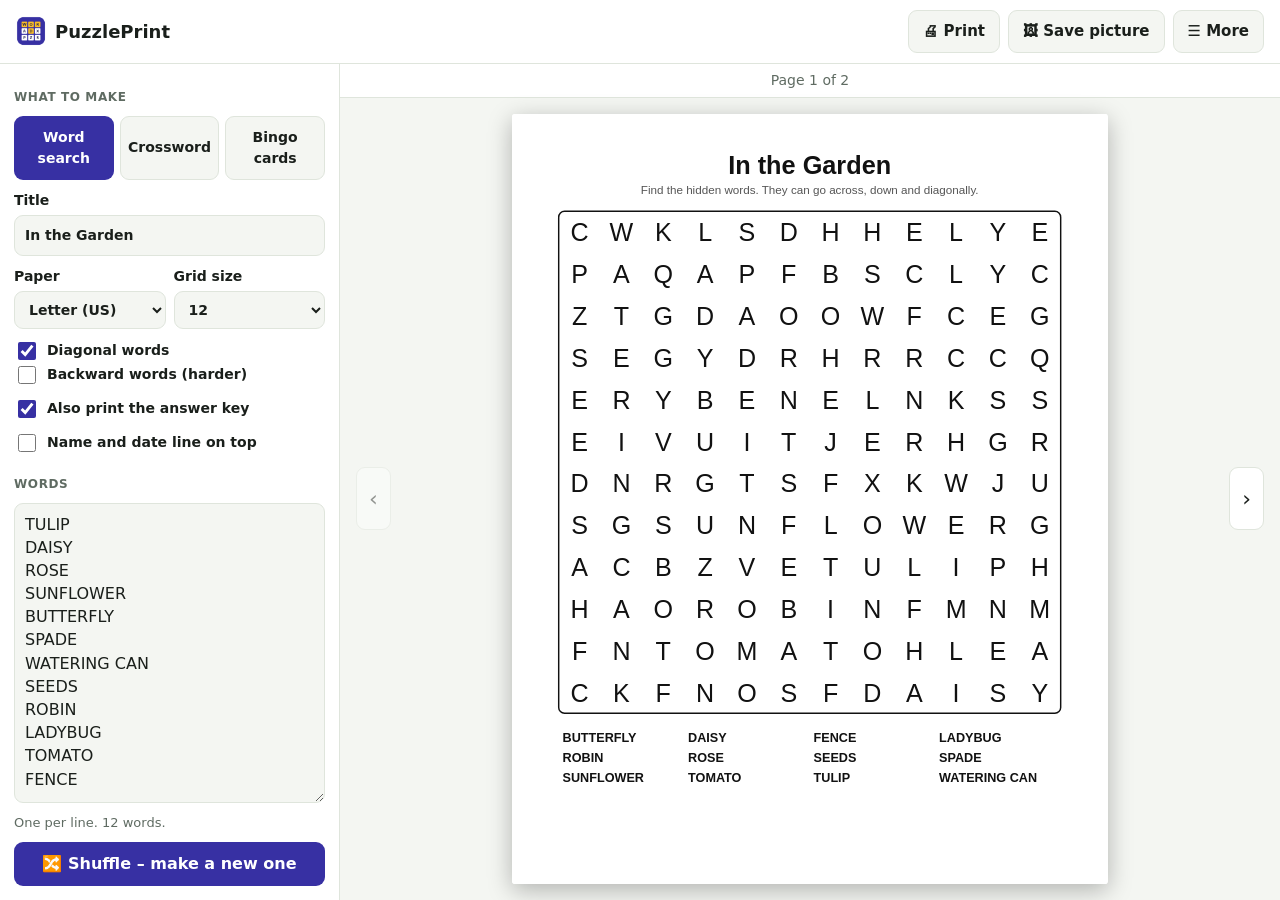
==== index.html @ c36bdb59 "PuzzlePrint 1.0" ====
<!doctype html>
<html lang="en">
<head>
  <meta charset="utf-8">
  <meta name="viewport" content="width=device-width, initial-scale=1">
  <title>PuzzlePrint – Word Search &amp; Crossword Maker</title>
  <meta name="description" content="Make and print your own word search puzzles, crosswords and bingo cards from any word list. Simple, private and offline.">
  <meta name="theme-color" content="#3730a3">
  <link rel="manifest" href="manifest.json">
  <link rel="icon" href="icon-192.png">
  <link rel="stylesheet" href="style.css">
  <style id="pageRule"></style>
</head>
<body>
  <header class="topbar">
    <div class="brand"><img src="icon-192.png" alt="" width="30" height="30"><span>PuzzlePrint</span></div>
    <span class="tree-title"></span>
    <div class="top-btns">
      <button id="printBtn" class="tb">🖨 Print</button>
      <button id="imgBtn" class="tb">🖼 Save picture</button>
      <button id="moreBtn" class="tb">☰ More</button>
      <button id="proBtn" class="pro-btn" hidden>★ Get Pro</button>
    </div>
    <div id="menu" class="menu" hidden>
      <button id="sampleBtn">Load a sample word list</button>
      <button id="openBtn">Open a word list file (.txt)…</button>
      <button id="clearBtn" class="danger">Clear the word list…</button>
      <a href="mailto:thequan03072002@gmail.com?subject=PuzzlePrint%20feedback">✉ Feedback &amp; support</a>
      <a href="https://apps.microsoft.com/detail/9NRR32J91340" target="_blank" rel="noopener">More apps: Kinleaf family tree maker</a>
      <a href="https://apps.microsoft.com/detail/9MWSF3JMP1GJ" target="_blank" rel="noopener">More apps: PrintCal photo calendar maker</a>
    </div>
    <input id="fileIn" type="file" accept=".txt,text/plain" hidden>
  </header>

  <main class="layout">
    <aside class="left">
      <h2>What to make</h2>
      <div class="seg3" id="types">
        <button data-t="ws">Word search</button>
        <button data-t="cw">Crossword</button>
        <button data-t="bingo">Bingo cards</button>
      </div>
      <label class="field">Title<input id="title" type="text" maxlength="60"></label>
      <div class="two">
        <label class="field">Paper<select id="paper"><option value="letter">Letter (US)</option><option value="a4">A4</option></select></label>
        <label class="field" id="sizeF">Grid size<select id="size"><option>10</option><option>12</option><option>15</option><option>18</option><option>20</option></select></label>
        <label class="field" id="cardsF">How many cards<select id="cards"><option>1</option><option>2</option><option>4</option><option>8</option><option>12</option><option>20</option><option>30</option><option>50</option></select></label>
        <label class="field" id="perF">Cards per page<select id="per"><option>1</option><option>2</option><option>4</option></select></label>
      </div>
      <div id="wsOpts">
        <label class="check"><input id="diag" type="checkbox"> Diagonal words</label>
        <label class="check"><input id="back" type="checkbox"> Backward words (harder)</label>
      </div>
      <label class="check" id="freeF"><input id="freeSq" type="checkbox"> Free square in the middle</label>
      <label class="check" id="keyF"><input id="key" type="checkbox"> Also print the answer key</label>
      <label class="check"><input id="nameLine" type="checkbox"> Name and date line on top</label>

      <h2 id="wordsHead">Words</h2>
      <textarea id="words" spellcheck="false"></textarea>
      <p id="hint" class="hint"></p>
      <p id="warn" class="warn" hidden></p>
      <button id="shuffle" class="primary">🔀 Shuffle – make a new one</button>
    </aside>

    <section class="stage">
      <div id="pager" class="pager"></div>
      <div class="preview">
        <button id="prev" class="nav" title="Previous page">‹</button>
        <div id="page" style="height:100%;display:flex;align-items:center;justify-content:center;min-width:0;flex:1"></div>
        <button id="next" class="nav" title="Next page">›</button>
      </div>
    </section>
  </main>

  <dialog id="proDialog" class="dlg">
    <h2>PuzzlePrint Pro</h2>
    <p class="muted">One-time purchase. Yours forever on this Microsoft account.</p>
    <ul class="pro-list">
      <li><strong>Big puzzles</strong> – up to 40 words <span class="muted">(Free: 12 in a word search, 8 in a crossword)</span></li>
      <li><strong>Up to 50 bingo cards</strong> at once <span class="muted">(Free: 4)</span></li>
      <li><strong>Large 18 and 20 letter grids</strong></li>
    </ul>
    <p id="proMsg" class="pro-msg" hidden></p>
    <div class="row-btns">
      <button id="buyBtn" class="primary">Unlock Pro</button>
      <button id="restoreBtn" class="ghost">Restore purchase</button>
      <button id="closePro" class="ghost">Not now</button>
    </div>
  </dialog>

  <div id="toast" class="toast" hidden></div>
  <div id="printArea"></div>
  <script src="app.js"></script>
</body>
</html>
---- style.css ----
:root {
  --bg: #f4f6f2; --card: #ffffff; --text: #1a1f1b; --muted: #5f6b62;
  --line: #dfe5dc; --accent: #3730a3; --accent-2: #e6e8fd; --on-accent: #ffffff; --danger: #b42318;
  color-scheme: light dark;
}
@media (prefers-color-scheme: dark) {
  :root { --bg: #121613; --card: #1b211c; --text: #e9efe9; --muted: #9aa79d;
    --line: #2c362e; --accent: #a5b4fc; --accent-2: #23265a; --on-accent: #0e1033; --danger: #f97066; }
}
* { box-sizing: border-box; }
html, body { height: 100%; }
body { margin: 0; font: 16px/1.5 "Segoe UI", system-ui, sans-serif; background: var(--bg); color: var(--text); display: flex; flex-direction: column; }
[hidden] { display: none !important; }
.topbar { position: relative; display: flex; align-items: center; gap: 14px; padding: 10px 16px; border-bottom: 1px solid var(--line); background: var(--card); }
.brand { display: flex; align-items: center; gap: 9px; font-weight: 700; font-size: 18px; }
.brand img { border-radius: 7px; }
.tree-title { flex: 1; min-width: 120px; font: 600 17px "Segoe UI", system-ui, sans-serif; padding: 8px 10px; border-radius: 9px; border: 1px solid transparent; background: transparent; color: var(--text); }
.tree-title:hover { border-color: var(--line); }
.top-btns { display: flex; gap: 8px; align-items: center; }
button { font: inherit; border-radius: 9px; padding: 9px 14px; cursor: pointer; border: 1px solid transparent; }
button:disabled { opacity: .45; cursor: not-allowed; }
.tb { background: var(--bg); color: var(--text); border-color: var(--line); font-weight: 600; font-size: 15px; }
.tb:hover, .ghost:hover { border-color: var(--accent); }
.primary { background: var(--accent); color: var(--on-accent); font-weight: 700; }
.ghost { background: transparent; color: var(--text); border-color: var(--line); }
.danger { color: var(--danger) !important; }
.pro-btn { background: linear-gradient(135deg, #f59e0b, #ef4444); color: #fff; font-weight: 700; border: 0; }
.pro-btn.is-pro { background: var(--accent-2); color: var(--accent); cursor: default; }
.badge { font-size: 10px; font-weight: 700; background: #f59e0b; color: #1f1503; border-radius: 4px; padding: 1px 5px; margin-left: 4px; vertical-align: 1px; }
body.unlocked .pro-only { display: none; }
.menu { position: absolute; right: 16px; top: 54px; z-index: 20; background: var(--card); border: 1px solid var(--line); border-radius: 12px; padding: 6px; display: flex; flex-direction: column; min-width: 300px; box-shadow: 0 10px 30px rgba(0,0,0,.25); }
.menu button, .menu a { text-align: left; background: transparent; color: var(--text); padding: 10px 12px; border-radius: 8px; text-decoration: none; font-size: 15px; }
.menu button:hover, .menu a:hover { background: var(--accent-2); }

.layout { flex: 1; min-height: 0; display: grid; grid-template-columns: 340px minmax(0, 1fr); }
.left, .right { background: var(--card); padding: 14px; overflow: auto; display: flex; flex-direction: column; gap: 10px; }
.left { border-right: 1px solid var(--line); }
.right { border-left: 1px solid var(--line); }
@media (max-width: 900px) { .layout { grid-template-columns: 1fr; grid-template-rows: auto 60vh auto; } .left { max-height: 160px; } }
input[type=text], input[type=search], select, textarea { font: inherit; padding: 9px 10px; border-radius: 9px; border: 1px solid var(--line); background: var(--bg); color: var(--text); width: 100%; }
input:focus, select:focus, textarea:focus, button:focus-visible { outline: 3px solid var(--accent); outline-offset: 1px; }
textarea { min-height: 70px; resize: vertical; }
.people { list-style: none; margin: 0; padding: 0; display: flex; flex-direction: column; gap: 2px; flex: 1; overflow: auto; }
.people button { width: 100%; text-align: left; background: transparent; color: var(--text); padding: 7px 9px; font-size: 15px; overflow: hidden; text-overflow: ellipsis; white-space: nowrap; }
.people button:hover { background: var(--bg); }
.people button.on { background: var(--accent-2); color: var(--accent); font-weight: 700; }
.people small { color: var(--muted); font-weight: 400; }
.hint { color: var(--muted); font-size: 13px; font-weight: 400; margin: 0; }
.muted { color: var(--muted); }

.stage { position: relative; min-width: 0; min-height: 0; display: flex; flex-direction: column; }
.stagebar { display: flex; justify-content: space-between; align-items: center; gap: 12px; padding: 8px 12px; border-bottom: 1px solid var(--line); background: var(--card); font-size: 14px; }
.stagebar label { display: flex; align-items: center; gap: 8px; color: var(--muted); min-width: 0; }
.stagebar select { width: auto; max-width: 340px; padding: 6px 8px; }
.zoom { display: flex; gap: 4px; }
.zoom button { background: var(--bg); color: var(--text); border-color: var(--line); padding: 5px 12px; font-weight: 700; }
#svg { flex: 1; width: 100%; min-height: 0; cursor: grab; touch-action: none; background: var(--bg); }
#svg.drag { cursor: grabbing; }
#svg .p { cursor: pointer; }
.stage-hint { position: absolute; left: 0; right: 0; bottom: 8px; text-align: center; color: var(--muted); font-size: 13px; margin: 0; pointer-events: none; }

.right h2 { font-size: 20px; margin: 0; }
.field { display: flex; flex-direction: column; gap: 4px; font-weight: 600; font-size: 14px; }
.two { display: grid; grid-template-columns: 1fr 1fr; gap: 8px; }
.seg { display: flex; gap: 0; border: 1px solid var(--line); border-radius: 9px; overflow: hidden; }
.seg button { flex: 1; border-radius: 0; background: var(--bg); color: var(--text); padding: 8px 6px; font-size: 14px; }
.seg button.on { background: var(--accent); color: var(--on-accent); font-weight: 700; }
.photo-row { display: flex; align-items: center; gap: 12px; }
.photo { width: 76px; height: 76px; border-radius: 50%; object-fit: cover; background: var(--accent-2); border: 2px solid var(--line); display: flex; align-items: center; justify-content: center; font-weight: 700; font-size: 24px; color: var(--accent); flex: none; }
.rel { display: grid; grid-template-columns: 1fr 1fr; gap: 8px; }
.rel button { background: var(--accent-2); color: var(--accent); font-weight: 700; font-size: 14px; padding: 10px 6px; }
.rel button:hover { outline: 2px solid var(--accent); }
.rel .wide { grid-column: 1 / -1; }
.check { display: flex; align-items: center; gap: 8px; font-weight: 600; font-size: 14px; }
.check input { width: 18px; height: 18px; accent-color: var(--accent); }
.sect { font-size: 12px; text-transform: uppercase; letter-spacing: .6px; color: var(--muted); margin: 8px 0 0; }
.empty-panel { color: var(--muted); text-align: center; margin-top: 30px; }

.dlg { border: 1px solid var(--line); border-radius: 16px; padding: 24px; background: var(--card); color: var(--text); max-width: 460px; width: calc(100% - 32px); }
.dlg::backdrop { background: rgba(0,0,0,.55); }
.dlg h2 { margin: 0 0 6px; font-size: 22px; }
.dlg .field { margin-top: 12px; }
.row-btns { display: flex; gap: 8px; flex-wrap: wrap; margin-top: 18px; }
.pro-list { padding-left: 20px; line-height: 1.8; }
.pro-msg { background: var(--accent-2); border-radius: 8px; padding: 9px 11px; }
.pick-list { display: flex; flex-direction: column; gap: 8px; margin-top: 12px; }
.pick-list button { background: var(--accent-2); color: var(--accent); font-weight: 700; text-align: left; }
.toast { position: fixed; left: 50%; bottom: 26px; transform: translateX(-50%); background: #1f2937; color: #fff; padding: 11px 18px; border-radius: 10px; z-index: 50; max-width: calc(100% - 24px); }

.left h2 { font-size: 12px; text-transform: uppercase; letter-spacing: .6px; color: var(--muted); margin: 10px 0 0; }
.three { display: grid; grid-template-columns: 1.3fr .8fr 1.2fr; gap: 6px; }
.addrow { display: flex; gap: 6px; }
.addrow input { flex: 1; }
.events { list-style: none; margin: 0; padding: 0; display: flex; flex-direction: column; gap: 2px; }
.events li { display: flex; align-items: center; gap: 8px; padding: 5px 6px; border-radius: 8px; font-size: 14px; }
.events li:hover { background: var(--bg); }
.events .when { color: var(--muted); font-variant-numeric: tabular-nums; min-width: 54px; }
.events .txt { flex: 1; overflow: hidden; text-overflow: ellipsis; white-space: nowrap; }
.events button { background: transparent; color: var(--muted); padding: 2px 8px; border-color: transparent; }
.events button:hover { color: var(--danger); border-color: var(--line); }
.stage { align-items: stretch; background: var(--bg); }
.months { display: flex; gap: 4px; padding: 8px 12px; flex-wrap: wrap; justify-content: center; border-bottom: 1px solid var(--line); background: var(--card); }
.months button { background: var(--bg); color: var(--text); border-color: var(--line); padding: 5px 10px; font-size: 14px; position: relative; }
.months button.on { background: var(--accent); color: var(--on-accent); font-weight: 700; border-color: transparent; }
.months button.has::after { content: ""; position: absolute; right: 3px; top: 3px; width: 6px; height: 6px; border-radius: 50%; background: #f59e0b; }
.preview { flex: 1; min-height: 0; display: flex; align-items: center; justify-content: center; padding: 16px; gap: 10px; }
.preview svg { max-width: 100%; max-height: 100%; width: auto; height: 100%; background: #fff; box-shadow: 0 6px 24px rgba(0,0,0,.28); border-radius: 3px; }
.nav { background: var(--card); color: var(--text); border-color: var(--line); font-size: 22px; padding: 14px 12px; }
.swatches { display: flex; gap: 6px; flex-wrap: wrap; }
.swatches button { width: 30px; height: 30px; border-radius: 50%; padding: 0; border: 3px solid transparent; }
.swatches button.on { border-color: var(--text); }

#printArea { display: none; }
@media print {
  body > *:not(#printArea) { display: none !important; }
  body { background: #fff; display: block; margin: 0; }
  #printArea { display: block; }
  #printArea svg { display: block; width: 100vw; height: 100vh; page-break-after: always; break-after: page; }
}
.seg3 { display: grid; grid-template-columns: 1fr 1fr 1fr; gap: 6px; }
.seg3 button { background: var(--bg); color: var(--text); border-color: var(--line); padding: 10px 4px; font-size: 14px; font-weight: 600; }
.seg3 button.on { background: var(--accent); color: var(--on-accent); border-color: transparent; }
#words { min-height: 220px; font-size: 16px; line-height: 1.45; flex: 1; }
.pager { text-align: center; padding: 6px; color: var(--muted); font-size: 14px; background: var(--card); border-bottom: 1px solid var(--line); }
.warn { background: var(--accent-2); border-radius: 8px; padding: 8px 10px; font-size: 13px; margin: 0; }
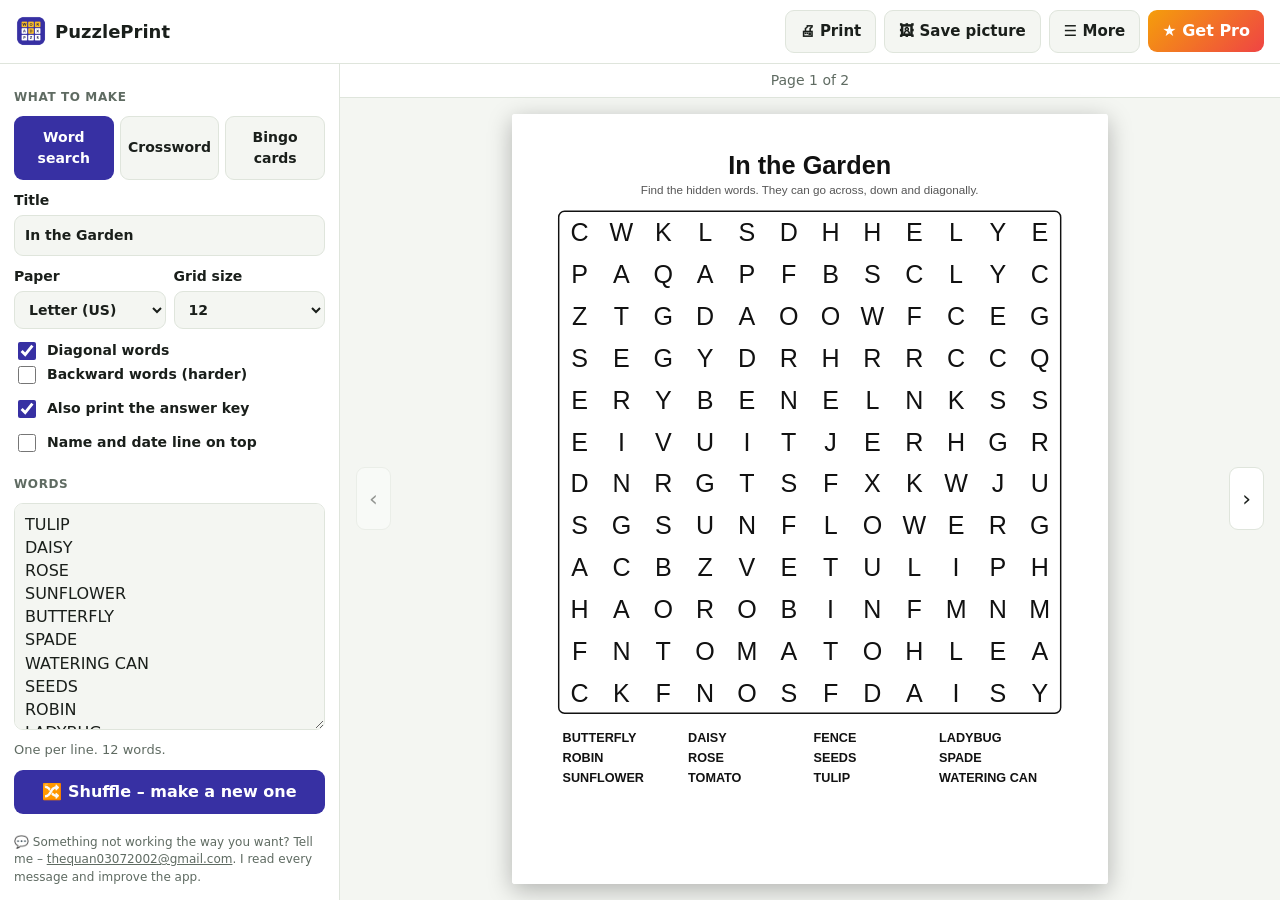
==== commit 6d99e153: "Harden Pro check, close side doors, feedback note" ====
--- a/index.html
+++ b/index.html
@@ -25,6 +25,7 @@
       <button id="sampleBtn">Load a sample word list</button>
       <button id="openBtn">Open a word list file (.txt)…</button>
       <button id="clearBtn" class="danger">Clear the word list…</button>
+      <a href="help.html" target="_blank" rel="noopener">❓ How to use PuzzlePrint</a>
       <a href="mailto:thequan03072002@gmail.com?subject=PuzzlePrint%20feedback">✉ Feedback &amp; support</a>
       <a href="https://apps.microsoft.com/detail/9NRR32J91340" target="_blank" rel="noopener">More apps: Kinleaf family tree maker</a>
       <a href="https://apps.microsoft.com/detail/9MWSF3JMP1GJ" target="_blank" rel="noopener">More apps: PrintCal photo calendar maker</a>
@@ -60,6 +61,7 @@
       <p id="hint" class="hint"></p>
       <p id="warn" class="warn" hidden></p>
       <button id="shuffle" class="primary">🔀 Shuffle – make a new one</button>
+      <p class="fb-note">💬 Something not working the way you want? Tell me – <a href="mailto:thequan03072002@gmail.com?subject=PuzzlePrint%20feedback">thequan03072002@gmail.com</a>. I read every message and improve the app.</p>
     </aside>
 
     <section class="stage">
@@ -80,9 +82,10 @@
       <li><strong>Up to 50 bingo cards</strong> at once <span class="muted">(Free: 4)</span></li>
       <li><strong>Large 18 and 20 letter grids</strong></li>
     </ul>
+    <p class="fb-note">💬 Something not working the way you want? Tell me – <a href="mailto:thequan03072002@gmail.com?subject=PuzzlePrint%20feedback">thequan03072002@gmail.com</a>. I read every message and improve the app.</p>
     <p id="proMsg" class="pro-msg" hidden></p>
     <div class="row-btns">
-      <button id="buyBtn" class="primary">Unlock Pro</button>
+      <button id="buyBtn" class="primary" autofocus>Unlock Pro</button>
       <button id="restoreBtn" class="ghost">Restore purchase</button>
       <button id="closePro" class="ghost">Not now</button>
     </div>
--- a/style.css
+++ b/style.css
@@ -37,6 +37,7 @@
 .left { border-right: 1px solid var(--line); }
 .right { border-left: 1px solid var(--line); }
 @media (max-width: 900px) { .layout { grid-template-columns: 1fr; grid-template-rows: auto 60vh auto; } .left { max-height: 160px; } }
+@media (max-width: 640px) { .topbar { flex-wrap: wrap; gap: 8px; padding: 8px 10px; } .tree-title:empty { display: none; } .top-btns { flex-wrap: wrap; margin-left: auto; } .tb { font-size: 14px; padding: 7px 10px; } .left { max-height: 45vh; } }
 input[type=text], input[type=search], select, textarea { font: inherit; padding: 9px 10px; border-radius: 9px; border: 1px solid var(--line); background: var(--bg); color: var(--text); width: 100%; }
 input:focus, select:focus, textarea:focus, button:focus-visible { outline: 3px solid var(--accent); outline-offset: 1px; }
 textarea { min-height: 70px; resize: vertical; }
@@ -123,3 +124,5 @@
 #words { min-height: 220px; font-size: 16px; line-height: 1.45; flex: 1; }
 .pager { text-align: center; padding: 6px; color: var(--muted); font-size: 14px; background: var(--card); border-bottom: 1px solid var(--line); }
 .warn { background: var(--accent-2); border-radius: 8px; padding: 8px 10px; font-size: 13px; margin: 0; }
+.fb-note { color: var(--muted); font-size: 12px; font-weight: 400; line-height: 1.45; margin: 10px 0 0; overflow-wrap: anywhere; }
+.fb-note a { color: inherit; text-decoration: underline; }
